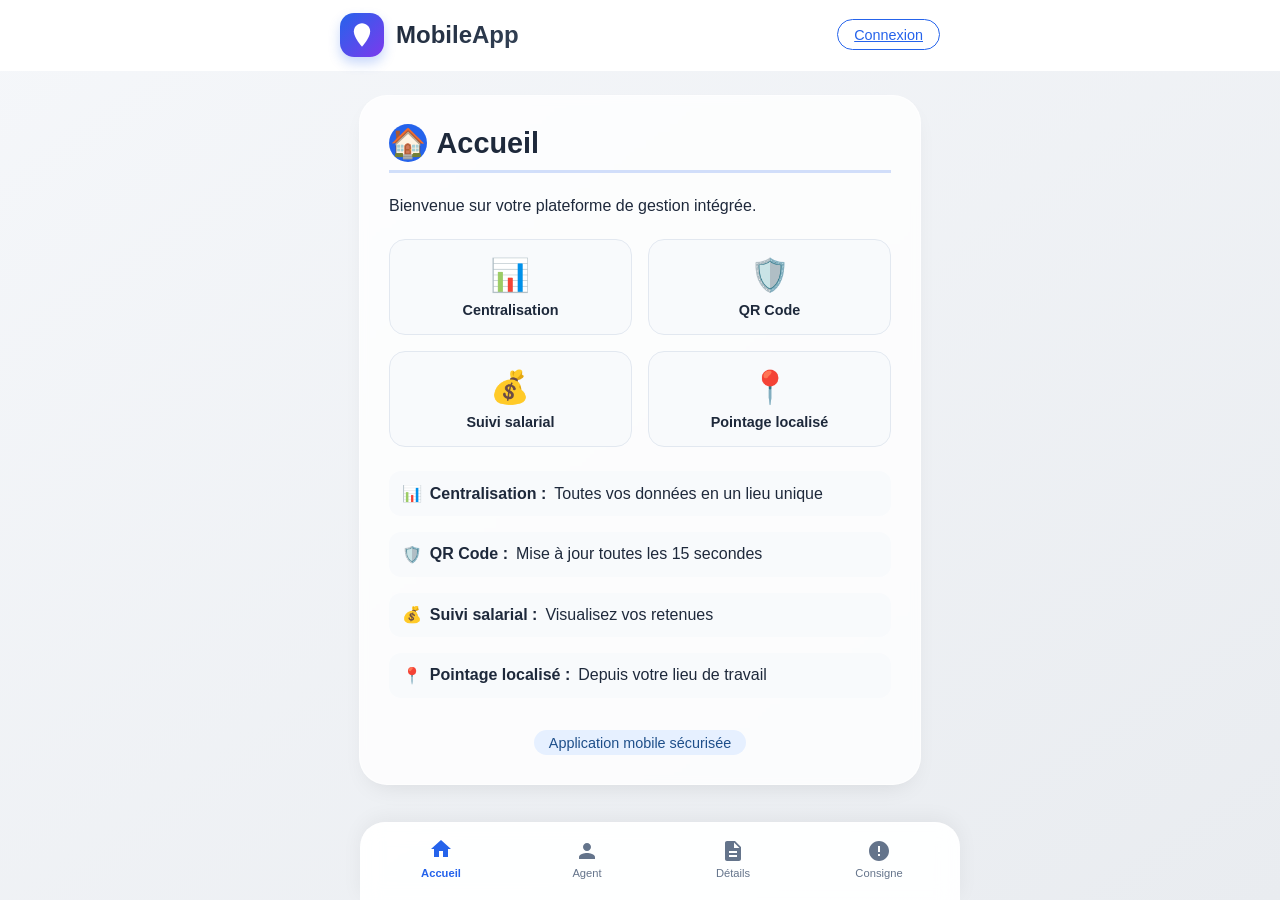
==== index.html @ 631ef243 "instance propres" ====
<!DOCTYPE html>
<html lang="fr">
<head>
    <meta charset="UTF-8">
    <meta name="viewport" content="width=device-width, initial-scale=1.0">
    <title>MobileApp - Accueil</title>
    <link rel="stylesheet" href="style.css">
    <style>
        .features-grid {
            display: grid;
            grid-template-columns: repeat(2, 1fr);
            gap: 1rem;
            margin: 1.5rem 0;
        }

        .feature-card {
            background: #f8fafc;
            border-radius: 16px;
            padding: 1rem;
            text-align: center;
            border: 1px solid #e2e8f0;
            transition: all 0.2s;
        }

        .feature-card:hover {
            transform: translateY(-2px);
            box-shadow: 0 4px 12px rgba(0,0,0,0.1);
        }

        .feature-icon {
            font-size: 2rem;
            margin-bottom: 0.5rem;
        }

        .feature-title {
            font-weight: 600;
            font-size: 0.9rem;
        }

        .badge {
            background: #e6f0ff;
            color: #1e4f8a;
            padding: 0.3rem 0.9rem;
            border-radius: 30px;
            font-size: 0.9rem;
            display: inline-block;
        }

        .info-list {
            list-style: none;
        }

        .info-list li {
            margin-bottom: 1rem;
            padding: 0.8rem;
            background: #f8fafc;
            border-radius: 12px;
            display: flex;
            align-items: center;
            gap: 0.5rem;
        }

        @media (max-width: 480px) {
            .features-grid {
                grid-template-columns: 1fr;
            }
        }
    </style>
</head>
<body>
    <header>
        <div class="header-container">
            <div class="logo">
                <div class="logo-img">
                    <svg viewBox="0 0 24 24">
                        <path d="M12 2C8.13 2 5 5.13 5 9c0 5.25 7 13 7 13s7-7.75 7-13c0-3.87-3.13-7-7-7z"/>
                    </svg>
                </div>
                <span class="logo-text">MobileApp</span>
            </div>
            <div id="userHeaderInfo"></div>
        </div>
    </header>

    <main>
        <section class="section-card">
            <h2 class="section-title"><span>🏠</span> Accueil</h2>
            <div class="section-content">
                <p>Bienvenue sur votre plateforme de gestion intégrée.</p>
                
                <div class="features-grid">
                    <div class="feature-card">
                        <div class="feature-icon">📊</div>
                        <div class="feature-title">Centralisation</div>
                    </div>
                    <div class="feature-card">
                        <div class="feature-icon">🛡️</div>
                        <div class="feature-title">QR Code</div>
                    </div>
                    <div class="feature-card">
                        <div class="feature-icon">💰</div>
                        <div class="feature-title">Suivi salarial</div>
                    </div>
                    <div class="feature-card">
                        <div class="feature-icon">📍</div>
                        <div class="feature-title">Pointage localisé</div>
                    </div>
                </div>

                <ul class="info-list">
                    <li>📊 <strong>Centralisation :</strong> Toutes vos données en un lieu unique</li>
                    <li>🛡️ <strong>QR Code :</strong> Mise à jour toutes les 15 secondes</li>
                    <li>💰 <strong>Suivi salarial :</strong> Visualisez vos retenues</li>
                    <li>📍 <strong>Pointage localisé :</strong> Depuis votre lieu de travail</li>
                </ul>

                <div style="text-align: center; margin-top: 2rem;">
                    <span class="badge">Application mobile sécurisée</span>
                </div>
            </div>
        </section>
    </main>

    <!-- Navigation bas type WhatsApp -->
    <nav class="bottom-nav">
        <a href="index.html" class="nav-item active" id="nav-home">
            <svg viewBox="0 0 24 24">
                <path d="M10 20v-6h4v6h5v-8h3L12 3 2 12h3v8z"/>
            </svg>
            <span>Accueil</span>
        </a>
        <a href="agent.html" class="nav-item" id="nav-agent">
            <svg viewBox="0 0 24 24">
                <path d="M12 12c2.21 0 4-1.79 4-4s-1.79-4-4-4-4 1.79-4 4 1.79 4 4 4zm0 2c-2.67 0-8 1.34-8 4v2h16v-2c0-2.66-5.33-4-8-4z"/>
            </svg>
            <span>Agent</span>
        </a>
        <a href="detaille.html" class="nav-item" id="nav-detail">
            <svg viewBox="0 0 24 24">
                <path d="M14 2H6c-1.1 0-1.99.9-1.99 2L4 20c0 1.1.89 2 1.99 2H18c1.1 0 2-.9 2-2V8l-6-6zm2 16H8v-2h8v2zm0-4H8v-2h8v2zm-3-5V3.5L18.5 9H13z"/>
            </svg>
            <span>Détails</span>
        </a>
        <a href="consigne.html" class="nav-item" id="nav-consigne">
            <svg viewBox="0 0 24 24">
                <path d="M12 2C6.48 2 2 6.48 2 12s4.48 10 10 10 10-4.48 10-10S17.52 2 12 2zm1 15h-2v-2h2v2zm0-4h-2V7h2v6z"/>
            </svg>
            <span>Consigne</span>
        </a>
    </nav>

    <script>
        const SessionManager = {
            get(key) {
                let value = localStorage.getItem(key);
                if (!value) value = sessionStorage.getItem(key);
                return value ? JSON.parse(value) : null;
            },
            clear() {
                localStorage.clear();
                sessionStorage.clear();
            }
        };

        const userData = SessionManager.get('user');
        const headerInfo = document.getElementById('userHeaderInfo');
        
        if (userData) {
            const fullName = [userData.nom, userData.prenom].filter(Boolean).join(' ');
            headerInfo.innerHTML = `
                <div class="user-badge">
                    <span class="avatar">${(fullName[0] || '👤').toUpperCase()}</span>
                    <span class="name">${fullName || 'Agent'}</span>
                </div>
                <button class="btn-logout" id="logoutBtn">
                    <svg width="16" height="16" viewBox="0 0 24 24" fill="currentColor">
                        <path d="M17 7l-1.41 1.41L18.17 11H8v2h10.17l-2.58 2.59L17 17l5-5zM4 5h8V3H4c-1.1 0-2 .9-2 2v14c0 1.1.9 2 2 2h8v-2H4V5z"/>
                    </svg>
                    Quitter
                </button>
            `;
        } else {
            headerInfo.innerHTML = '<a href="connexion.html" class="btn-logout" style="border-color: #2563eb; color: #2563eb;">Connexion</a>';
        }

        document.addEventListener('click', (e) => {
            if (e.target.id === 'logoutBtn' || e.target.closest('#logoutBtn')) {
                SessionManager.clear();
                fetch('API/connexion/logout.php')
                    .finally(() => {
                        window.location.replace('connexion.html');
                    });
            }
        });
    </script>
</body>
</html>
---- style.css ----
/* style.css - Styles communs */
* {
    margin: 0;
    padding: 0;
    box-sizing: border-box;
}

body {
    font-family: 'Segoe UI', Roboto, sans-serif;
    background: linear-gradient(145deg, #f5f7fa 0%, #e9ecf0 100%);
    color: #1e293b;
    min-height: 100vh;
    display: flex;
    flex-direction: column;
}

/* Header */
header {
    background: rgba(255,255,255,0.95);
    backdrop-filter: blur(8px);
    padding: 0.8rem 1.2rem;
    border-bottom: 1px solid rgba(255,255,255,0.7);
    position: sticky;
    top: 0;
    z-index: 100;
}

.header-container {
    display: flex;
    align-items: center;
    justify-content: space-between;
    max-width: 600px;
    margin: 0 auto;
}

.logo {
    display: flex;
    align-items: center;
    gap: 0.75rem;
}

.logo-img {
    width: 44px;
    height: 44px;
    background: linear-gradient(135deg, #2563eb, #7c3aed);
    border-radius: 14px;
    display: flex;
    align-items: center;
    justify-content: center;
    box-shadow: 0 6px 12px rgba(37,99,235,0.25);
}

.logo-img svg {
    width: 28px;
    height: 28px;
    fill: white;
}

.logo-text {
    font-size: 1.5rem;
    font-weight: 600;
    background: linear-gradient(145deg, #1e293b, #334155);
    -webkit-background-clip: text;
    -webkit-text-fill-color: transparent;
}

/* Main content */
main {
    flex: 1;
    padding: 1.5rem 1.2rem 85px;
    max-width: 600px;
    margin: 0 auto;
    width: 100%;
}

/* Sections */
.section-card {
    background: rgba(255,255,255,0.8);
    backdrop-filter: blur(4px);
    border-radius: 28px;
    padding: 1.8rem;
    margin-bottom: 1.5rem;
    box-shadow: 0 10px 25px -10px rgba(0,0,0,0.1);
    border: 1px solid rgba(255,255,255,0.6);
    animation: fadeIn 0.3s ease;
}

@keyframes fadeIn {
    from { opacity: 0; transform: translateY(10px); }
    to { opacity: 1; transform: translateY(0); }
}

.section-title {
    font-size: 1.8rem;
    font-weight: 600;
    margin-bottom: 1.5rem;
    display: flex;
    align-items: center;
    gap: 0.6rem;
    border-bottom: 3px solid rgba(37,99,235,0.2);
    padding-bottom: 0.5rem;
}

.section-title span {
    background: #2563eb;
    color: white;
    width: 38px;
    height: 38px;
    display: flex;
    align-items: center;
    justify-content: center;
    border-radius: 50%;
}

/* Navigation bas type WhatsApp */
.bottom-nav {
    position: fixed;
    bottom: 0;
    left: 0;
    right: 0;
    background: rgba(255,255,255,0.95);
    backdrop-filter: blur(10px);
    box-shadow: 0 -4px 20px rgba(0,0,0,0.05);
    display: flex;
    justify-content: space-around;
    align-items: center;
    padding: 0.5rem 0.5rem 0.8rem;
    border-top: 1px solid rgba(255,255,255,0.8);
    z-index: 100;
    max-width: 600px;
    margin: 0 auto;
    left: 50%;
    transform: translateX(-50%);
    width: 100%;
    border-radius: 25px 25px 0 0;
}

.nav-item {
    display: flex;
    flex-direction: column;
    align-items: center;
    justify-content: center;
    gap: 4px;
    flex: 1;
    padding: 8px 0;
    background: transparent;
    border: none;
    border-radius: 30px;
    color: #64748b;
    font-size: 0.7rem;
    font-weight: 500;
    transition: all 0.2s ease;
    cursor: pointer;
    text-decoration: none;
    min-height: 56px;
}

.nav-item svg {
    width: 24px;
    height: 24px;
    fill: currentColor;
    transition: all 0.2s;
}

.nav-item.active {
    color: #2563eb;
    font-weight: 600;
}

.nav-item.active svg {
    fill: #2563eb;
    transform: translateY(-2px);
}

.nav-item:active {
    background: #f1f5f9;
}

/* Bouton déconnexion dans le header */
.btn-logout {
    background: transparent;
    color: #ef4444;
    border: 1px solid #ef4444;
    padding: 0.4rem 1rem;
    border-radius: 30px;
    font-size: 0.9rem;
    font-weight: 500;
    cursor: pointer;
    transition: all 0.2s;
    display: flex;
    align-items: center;
    gap: 0.3rem;
}

.btn-logout:hover {
    background: #ef4444;
    color: white;
}

/* Badge utilisateur dans header */
.user-badge {
    background: #e6f0ff;
    color: #2563eb;
    padding: 0.4rem 1rem;
    border-radius: 30px;
    font-size: 0.9rem;
    font-weight: 500;
    display: flex;
    align-items: center;
    gap: 0.5rem;
}

.user-badge .avatar {
    width: 30px;
    height: 30px;
    background: #2563eb;
    border-radius: 50%;
    display: flex;
    align-items: center;
    justify-content: center;
    color: white;
    font-weight: 600;
}

/* Loading spinner */
.loading-spinner {
    width: 40px;
    height: 40px;
    border: 4px solid #f3f3f3;
    border-top: 4px solid #2563eb;
    border-radius: 50%;
    animation: spin 1s linear infinite;
    margin: 20px auto;
}

@keyframes spin {
    0% { transform: rotate(0deg); }
    100% { transform: rotate(360deg); }
}

/* Responsive */
@media (max-width: 480px) {
    .nav-item span {
        font-size: 0.65rem;
    }
    .nav-item svg {
        width: 22px;
        height: 22px;
    }
    .user-badge .name {
        display: none;
    }
}
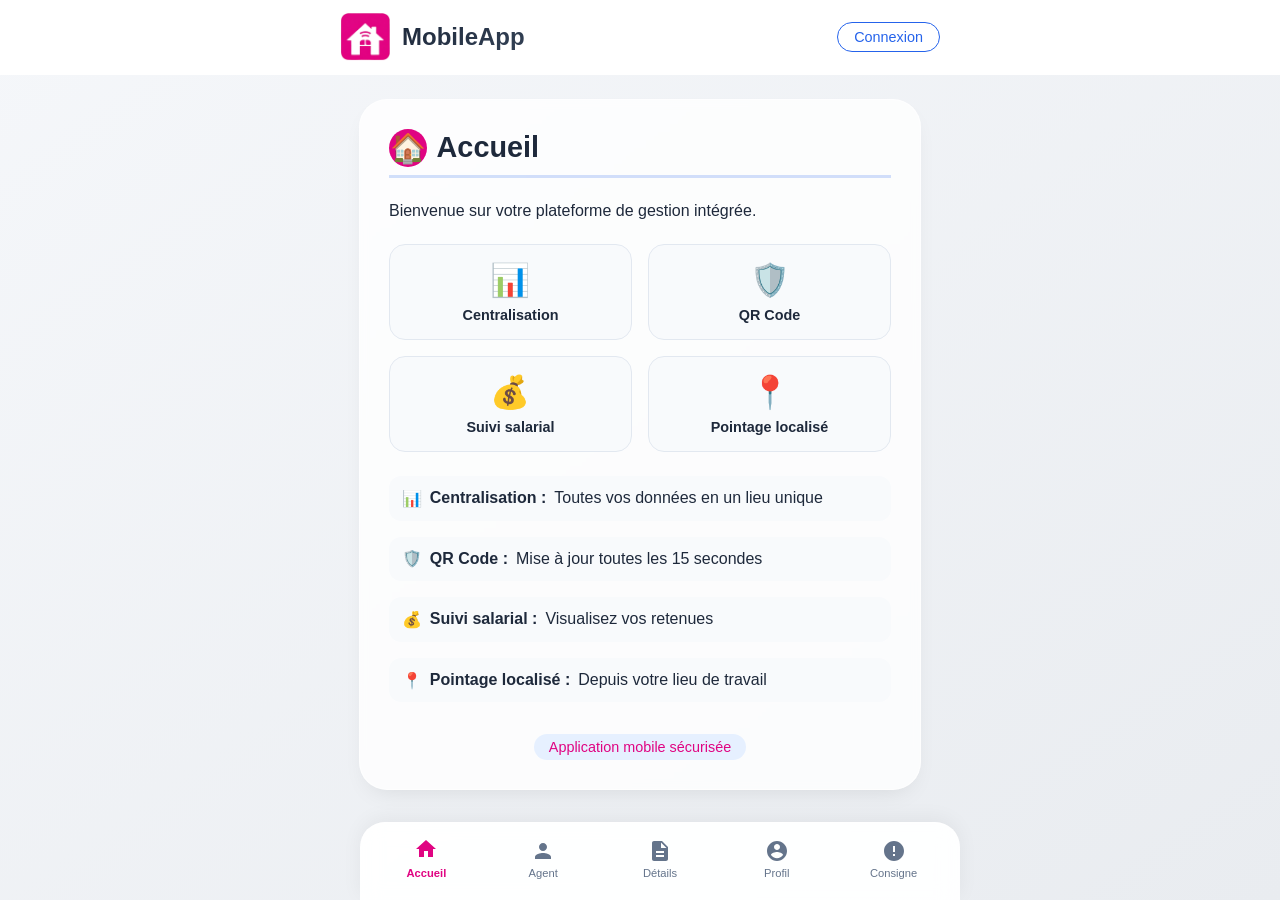
==== commit f734136e: "creation de la page profile et ces fonctionalité" ====
--- a/index.html
+++ b/index.html
@@ -4,6 +4,7 @@
     <meta charset="UTF-8">
     <meta name="viewport" content="width=device-width, initial-scale=1.0">
     <title>MobileApp - Accueil</title>
+    <link rel="shortcut icon" href="./SRC/IMG/logo.png" type="image/x-icon">
     <link rel="stylesheet" href="style.css">
     <style>
         .features-grid {
@@ -39,7 +40,7 @@
 
         .badge {
             background: #e6f0ff;
-            color: #1e4f8a;
+            color: #e00482;
             padding: 0.3rem 0.9rem;
             border-radius: 30px;
             font-size: 0.9rem;
@@ -65,17 +66,16 @@
                 grid-template-columns: 1fr;
             }
         }
+        a{
+            text-decoration:none;
+        }
     </style>
 </head>
 <body>
     <header>
         <div class="header-container">
             <div class="logo">
-                <div class="logo-img">
-                    <svg viewBox="0 0 24 24">
-                        <path d="M12 2C8.13 2 5 5.13 5 9c0 5.25 7 13 7 13s7-7.75 7-13c0-3.87-3.13-7-7-7z"/>
-                    </svg>
-                </div>
+                <img src="./SRC/IMG/logo.png " width="50px">
                 <span class="logo-text">MobileApp</span>
             </div>
             <div id="userHeaderInfo"></div>
@@ -140,6 +140,13 @@
                 <path d="M14 2H6c-1.1 0-1.99.9-1.99 2L4 20c0 1.1.89 2 1.99 2H18c1.1 0 2-.9 2-2V8l-6-6zm2 16H8v-2h8v2zm0-4H8v-2h8v2zm-3-5V3.5L18.5 9H13z"/>
             </svg>
             <span>Détails</span>
+        </a>
+        <!-- Dans la navigation bottom-nav de chaque page -->
+        <a href="profil.html" class="nav-item" id="nav-profil">
+            <svg viewBox="0 0 24 24">
+                <path d="M12 2C6.48 2 2 6.48 2 12s4.48 10 10 10 10-4.48 10-10S17.52 2 12 2zm0 3c1.66 0 3 1.34 3 3s-1.34 3-3 3-3-1.34-3-3 1.34-3 3-3zm0 14.2c-2.5 0-4.71-1.28-6-3.22.03-1.99 4-3.08 6-3.08 1.99 0 5.97 1.09 6 3.08-1.29 1.94-3.5 3.22-6 3.22z"/>
+            </svg>
+            <span>Profil</span>
         </a>
         <a href="consigne.html" class="nav-item" id="nav-consigne">
             <svg viewBox="0 0 24 24">
--- a/style.css
+++ b/style.css
@@ -42,7 +42,7 @@
 .logo-img {
     width: 44px;
     height: 44px;
-    background: linear-gradient(135deg, #2563eb, #7c3aed);
+    background: linear-gradient(135deg, #e00482, #7c3aed);
     border-radius: 14px;
     display: flex;
     align-items: center;
@@ -102,7 +102,7 @@
 }
 
 .section-title span {
-    background: #2563eb;
+    background: #e00482;
     color: white;
     width: 38px;
     height: 38px;
@@ -163,12 +163,12 @@
 }
 
 .nav-item.active {
-    color: #2563eb;
+    color: #e00482;
     font-weight: 600;
 }
 
 .nav-item.active svg {
-    fill: #2563eb;
+    fill: #e00482;
     transform: translateY(-2px);
 }
 
@@ -200,7 +200,7 @@
 /* Badge utilisateur dans header */
 .user-badge {
     background: #e6f0ff;
-    color: #2563eb;
+    color:#e00482;
     padding: 0.4rem 1rem;
     border-radius: 30px;
     font-size: 0.9rem;
@@ -213,7 +213,7 @@
 .user-badge .avatar {
     width: 30px;
     height: 30px;
-    background: #2563eb;
+    background: #e00482;
     border-radius: 50%;
     display: flex;
     align-items: center;
@@ -227,7 +227,7 @@
     width: 40px;
     height: 40px;
     border: 4px solid #f3f3f3;
-    border-top: 4px solid #2563eb;
+    border-top: 4px solid #e00482;
     border-radius: 50%;
     animation: spin 1s linear infinite;
     margin: 20px auto;
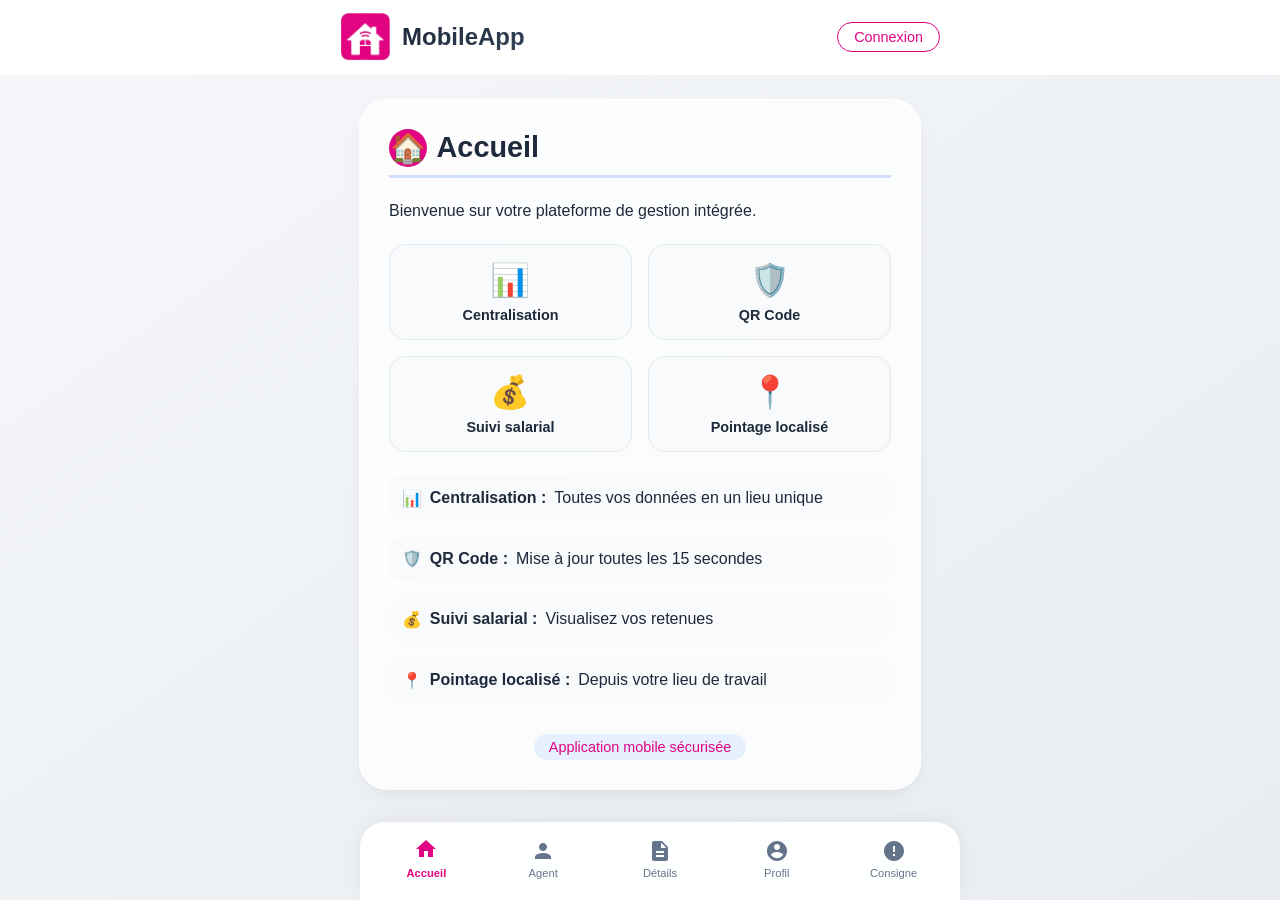
==== commit dcc95dc4: "bouton dans index.html mise à jour en rose" ====
--- a/index.html
+++ b/index.html
@@ -187,7 +187,7 @@
                 </button>
             `;
         } else {
-            headerInfo.innerHTML = '<a href="connexion.html" class="btn-logout" style="border-color: #2563eb; color: #2563eb;">Connexion</a>';
+            headerInfo.innerHTML = '<a href="connexion.html" class="btn-logout" style="border-color: #e00482; color: #e00482;">Connexion</a>';
         }
 
         document.addEventListener('click', (e) => {
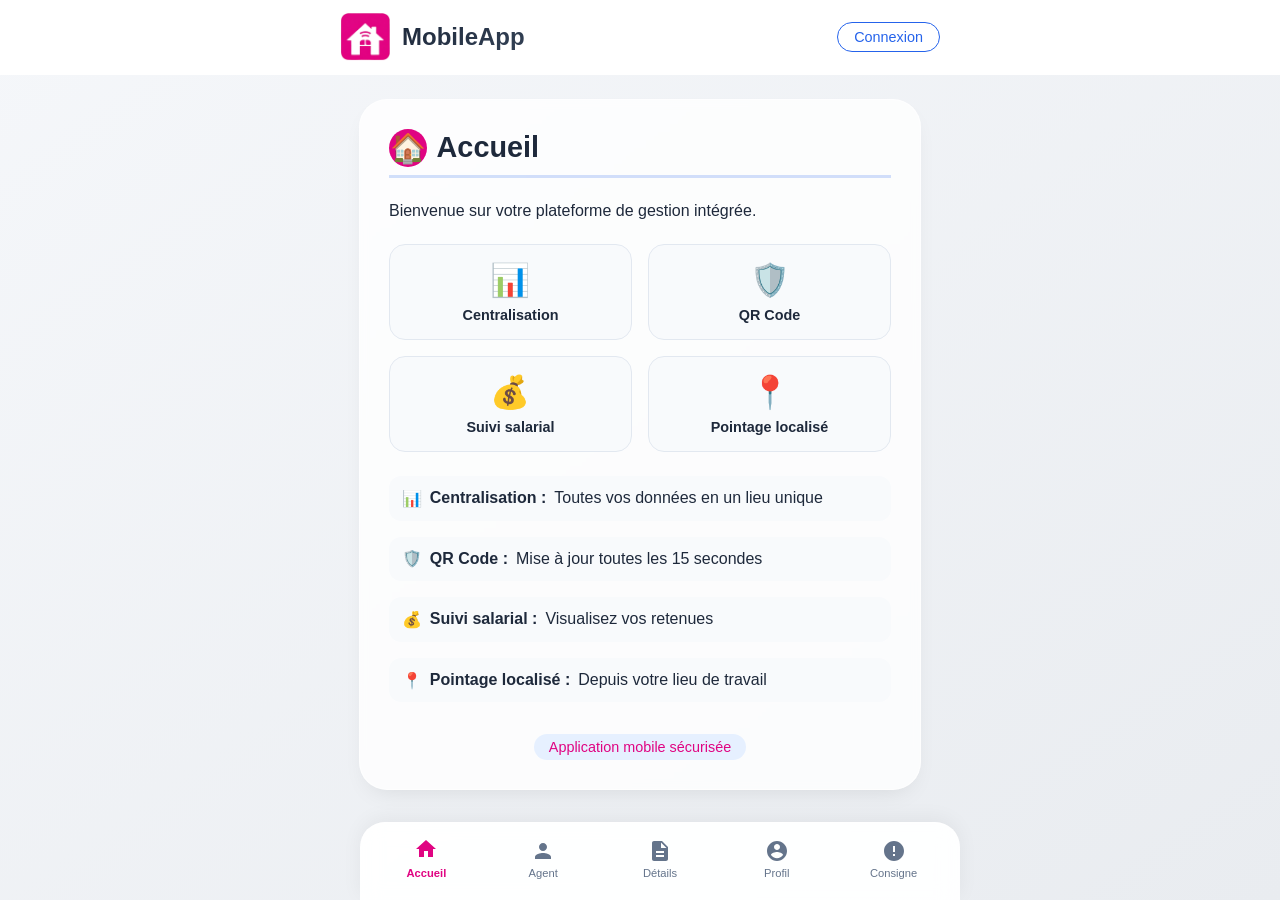
==== commit 8e2c2045: "Revert " bouton dans index.html mise à jour en rose" This reverts commit dcc95dc41bc63767db8697591a4" ====
--- a/index.html
+++ b/index.html
@@ -187,7 +187,7 @@
                 </button>
             `;
         } else {
-            headerInfo.innerHTML = '<a href="connexion.html" class="btn-logout" style="border-color: #e00482; color: #e00482;">Connexion</a>';
+            headerInfo.innerHTML = '<a href="connexion.html" class="btn-logout" style="border-color: #2563eb; color: #2563eb;">Connexion</a>';
         }
 
         document.addEventListener('click', (e) => {
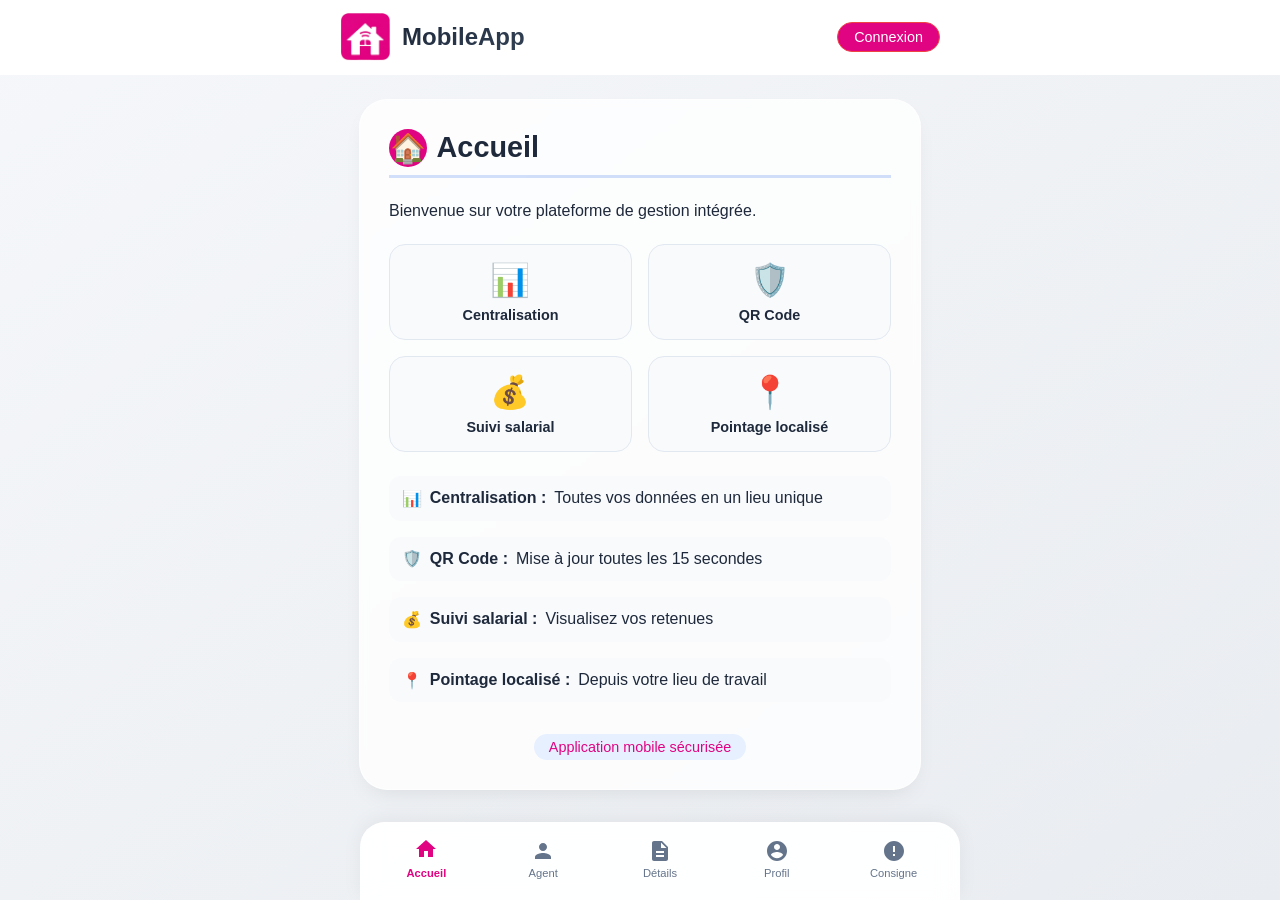
==== commit df852f5f: "bouton rose d'accueille" ====
--- a/index.html
+++ b/index.html
@@ -187,7 +187,7 @@
                 </button>
             `;
         } else {
-            headerInfo.innerHTML = '<a href="connexion.html" class="btn-logout" style="border-color: #2563eb; color: #2563eb;">Connexion</a>';
+            headerInfo.innerHTML ='<a href="connexion.html" class="btn-logout" style="border-color:1px solid #2563eb; background-color: #e00482;color:white;">Connexion</a>';
         }
 
         document.addEventListener('click', (e) => {
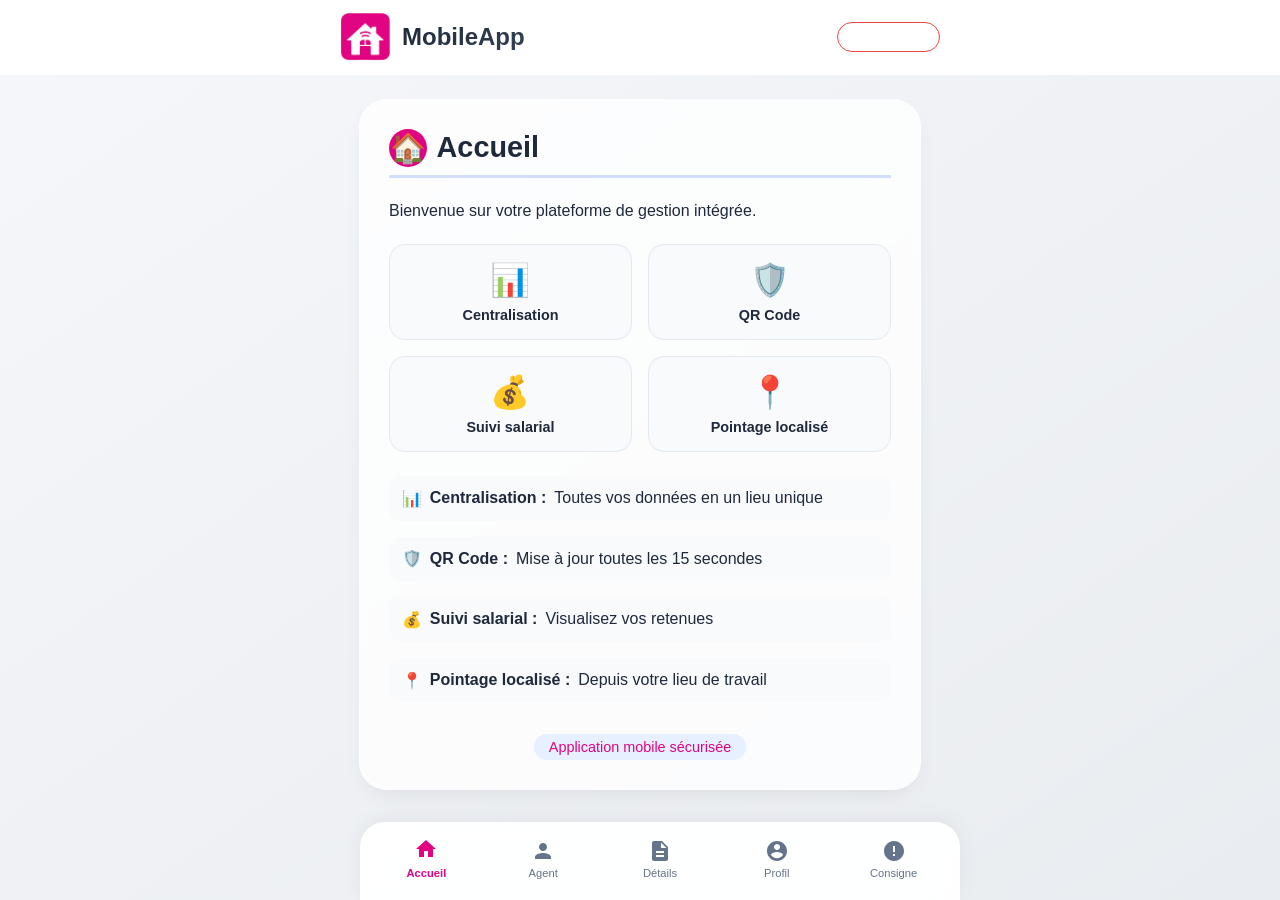
==== commit 7513a747: "connexion à la base de donné enligne" ====
--- a/index.html
+++ b/index.html
@@ -187,7 +187,7 @@
                 </button>
             `;
         } else {
-            headerInfo.innerHTML ='<a href="connexion.html" class="btn-logout" style="border-color:1px solid #2563eb; background-color: #e00482;color:white;">Connexion</a>';
+            headerInfo.innerHTML ='<a href="connexion.html" class="btn-logout" style="border-color:1px solid #2563eb; background-color: #e00482git ;color:white;">Connexion</a>';
         }
 
         document.addEventListener('click', (e) => {
